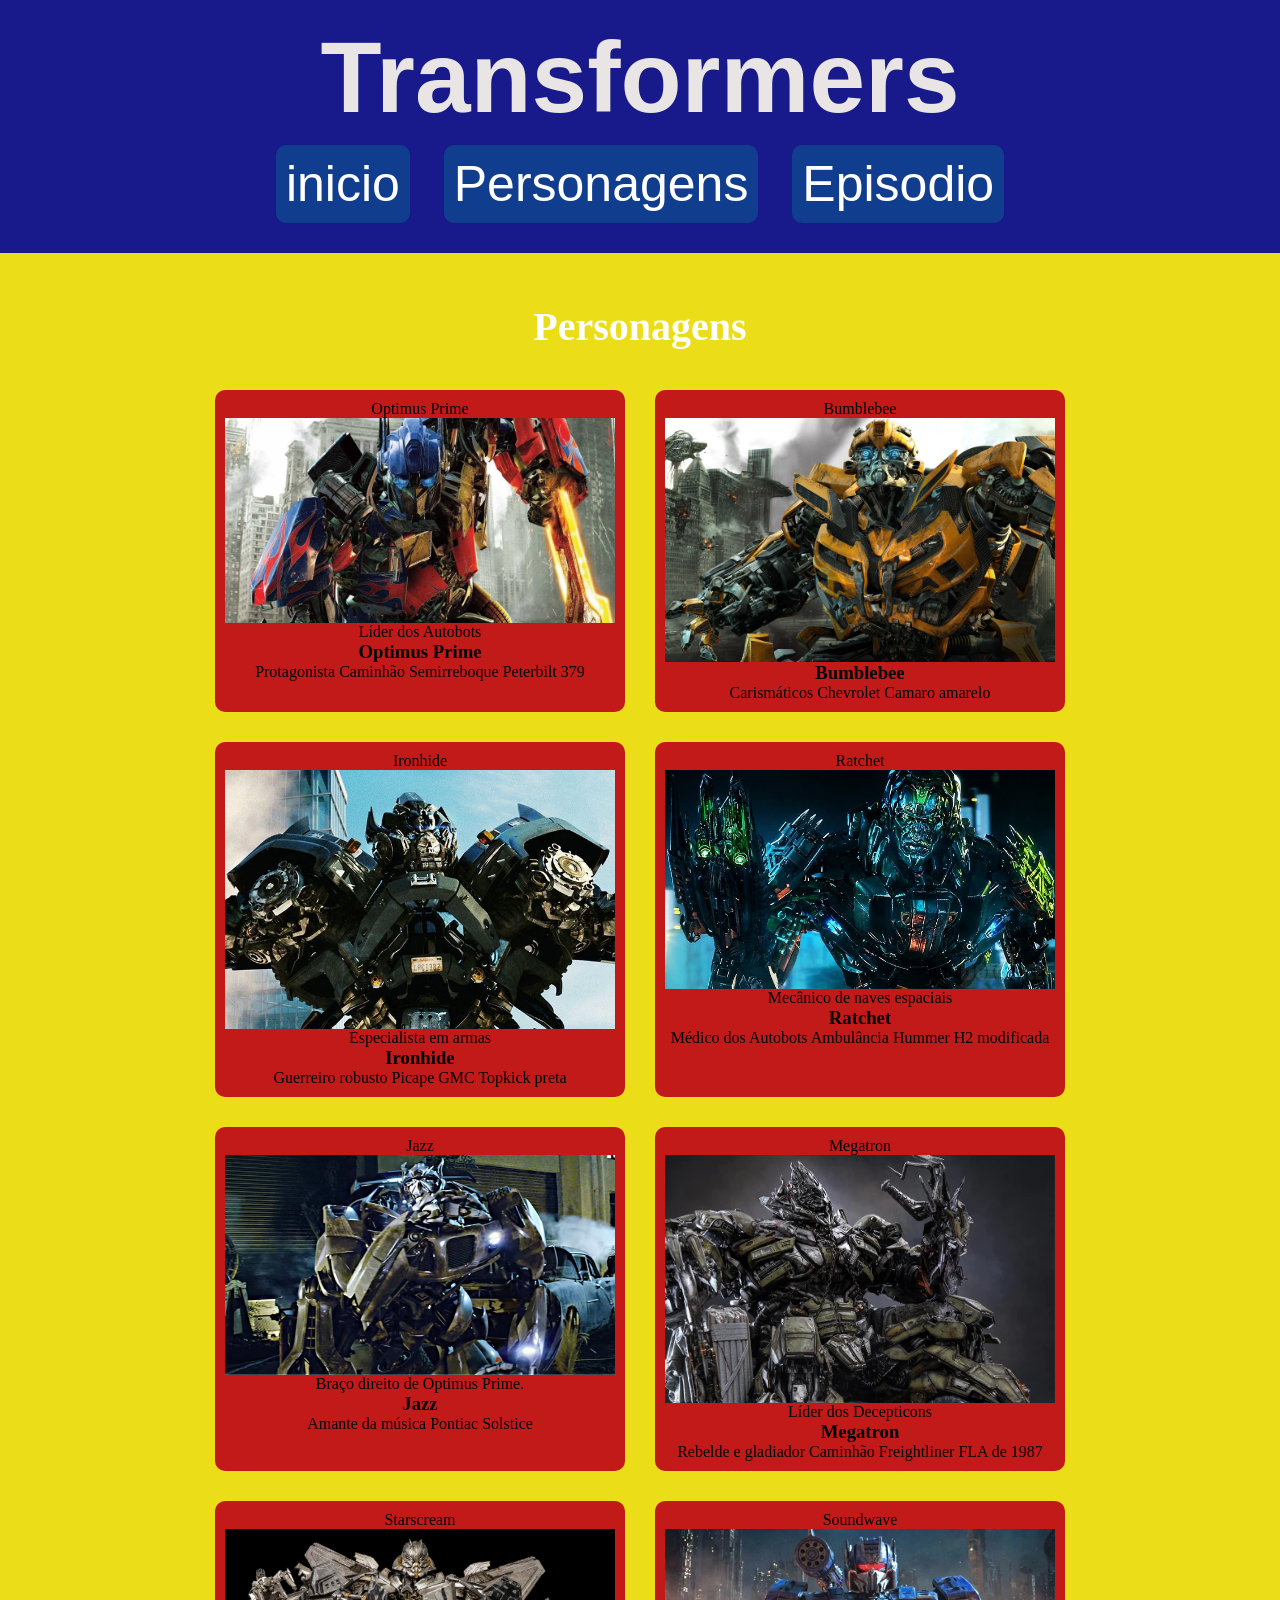
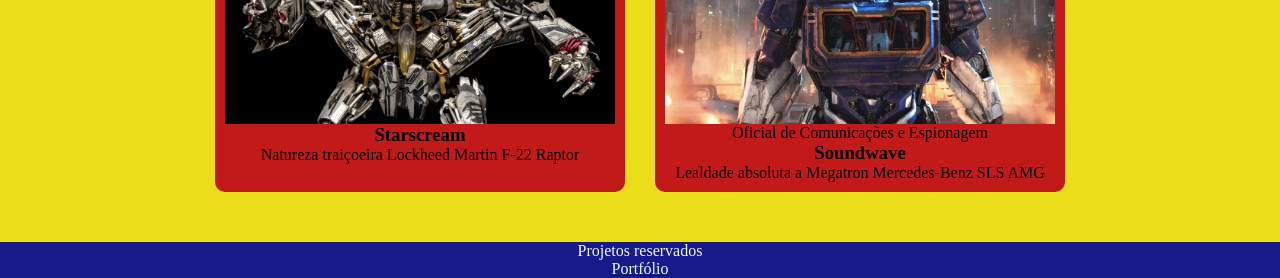
==== personagens.html @ 8fa91c70 "personagens" ====
<!DOCTYPE html>
<html lang="pt-br">
  <head>
    <meta charset="UTF-8">
    <meta name="viewport" content="width=device-width, initial-scale=1.0">
    <link rel="stylesheet" href="./style.css">
    <link rel="stylesheet" href="personagens.css">
    <link rel="shortcut icon" href="./favicon.png" type="image/x-icon">
    <title>Personagens</title>
  </head>
  <body>
    <header>
        <h1>Transformers</h1>
        <nav>
            <a href="./index.html">inicio</a>
            <a href="./Personagens.html">Personagens</a>
            <a href="./Episodio.html">Episodio</a>
    
        </nav>
    </header>
    <main>
    <section id="personagem">
        <h2>Personagens</h2>
        <div class="container-personagens">
        <div class="item">Optimus Prime
            <img src="./imgs/prime1.jpg" alt="">
            <p>Líder dos Autobots</p>
            <h3>Optimus Prime</h3>
            <div class="tag">
                <span>Protagonista</span>
                <span>Caminhão Semirreboque Peterbilt 379</span>
            </div>
        </div>
        <div class="item">Bumblebee
            <img src="./imgs/bumblebee.jpg" alt="">
            <p></p>
            <h3>Bumblebee</h3>
            <div class="tag">
                <span>Carismáticos</span>
                <span>Chevrolet Camaro amarelo</span>
            </div>
        </div>
        <div class="item">Ironhide
            <img src="./imgs/ironhide.webp" alt="">
            <p>Especialista em armas</p>
            <h3>Ironhide</h3>
            <div class="tag">
                <span>Guerreiro robusto</span>
                <span>Picape GMC Topkick preta</span>
            </div>
        </div>
        <div class="item">Ratchet
            <img src="./imgs/ratchet.jpg" alt="">
            <p>Mecânico de naves espaciais</p>
            <h3>Ratchet</h3>
            <div class="tag">
                <span>Médico dos Autobots</span>
                <span>Ambulância Hummer H2 modificada</span>
            </div>
        </div>
        <div class="item">Jazz
            <img src="./imgs/jazz.jpg" alt="">
            <p>Braço direito de Optimus Prime.</p>
            <h3>Jazz</h3>
            <div class="tag">
                <span>Amante da música</span>
                <span>Pontiac Solstice</span>
            </div>
        </div>
        <div class="item">Megatron
            <img src="./imgs/megatron.webp" alt="">
            <p>Líder dos Decepticons</p>
            <h3>Megatron</h3>
            <div class="tag">
                <span>Rebelde e gladiador</span>
                <span>Caminhão Freightliner FLA de 1987</span>
            </div>
        </div>
        <div class="item">Starscream
            <img src="./imgs/starscream.jpg" alt="">
            <p></p>
            <h3>Starscream</h3>
            <div class="tag">
                <span>Natureza traiçoeira</span>
                <span>Lockheed Martin F-22 Raptor</span>
            </div>
        </div>
        <div class="item">Soundwave
            <img src="./imgs/soundwave.webp" alt="">
            <p>Oficial de Comunicações e Espionagem</p>
            <h3>Soundwave</h3>
            <div class="tag">
                <span>Lealdade absoluta a Megatron</span>
                <span>Mercedes-Benz SLS AMG</span>
            </div>
        </div>
        </div>
        
    </section>
    </main>
    <footer>
        
     <p>Projetos reservados</p><a href=" https://lxxleyne.github.io/Portf-lio/" target="_blank"><p>Portfólio</p></a>
        
    </footer>
  </body>
</html>
---- style.css ----
@import url('https://fonts.cdnfonts.com/css/transformers-2');
/*import da fonte do paragrafo*/
/*reset básico*/
*{
    box-sizing: border-box;
    margin: 0%;
    padding: 0%;
}
body{
    text-align: center;
    background-color: rgb(33, 35, 160);
}
header{
    background-color: rgb(24, 26, 139);
    color: rgb(233, 229, 229);
    padding: 20px;
    font-family: 'Transformers', sans-serif;
    font-size: 50px;
}
/*seção de personagens*/
#personagens h2{
    font-family: 'Transformers', sans-serif;
    color: rgb(214, 215, 219);
    font-size: 30px;
    
}
nav a{
    color: rgb(255, 255, 255);
    text-decoration: none;
    display: inline-block;
    margin: 10px;
    padding: 10px;
    background-color: rgb(17, 61, 143);
    border-radius: 10px;
    
}
#personagens{
    background-image: url(./baner3.webp);
    background-size: 1370px;
    background: no-repeat 1; 
    

    /*background-size: mexe no tamanho do plano de fundo/imagem | cover = esticar a imagem | contain=  mantem o tamanho original bsckground-repeat: tira repetição ou coloca a repetição | mo-repeat: impede que a imagem se repita
    background-position: altera a posição da minha imagem | left, right, center;*/
}
nav a:hover{
    background-color: rgb(18, 20, 116);
}

.card{
    display: inline-block;
    width: 250px;
    margin: 15px;
    padding: 10px;
    background-color: rgb(15, 14, 65);
    color: aliceblue;
    border-radius: 10px;
    
}

.card img{
    width: 100%;
    height: 200px;
    object-fit: cover;
    border-radius: 5px;
    
}

.card:hover{
    transform: translateY(-10px);
    transition: 0.5s;
}
/*------outro melhores-------*/
.filmes{
    color: aliceblue;
   
}
#h2{
    font-family: 'Transformers', sans-serif;
    margin:10px;
    font-size: 35px;
}
.card-filmes{
    display: inline-block;
    margin: 15px;
    padding: 10px;
    background-color: rgb(15, 14, 65);
    border-radius: 10px;
}
.card h3{
 font-family: Georgia, 'Times New Roman', Times, serif;
 font-size: 15px;
}

.card-filmes img{
    height: 150px;
    width: 300px;
    margin-top: 15px;
    object-fit: cover;
    border-radius: 10px;
}

.card-filmes:hover{
    transform: translateY(-10px);
    transition: 0.5s;
}

footer{
    background: rgb(24, 26, 139);
    
}
 footer p{
    color: aliceblue;
 }
---- personagens.css ----
*{
    box-sizing: border-box;
    margin: 0%;
    padding: 0%;
}
/*-----header------------*/
header{
    background-color: rgb(24, 26, 139);
    color: rgb(233, 229, 229);
    padding: 20px;
    font-family: 'Transformers', sans-serif;
    font-size: 50px;
}

body{
    background-color:rgb(25, 25, 133);
}
#personagem{
    background-color: rgb(235, 221, 24);
    padding: 50px 20px;
}
#personagem h2{
    color: rgb(255, 255, 255);
    text-align: center;
    font-size: 40px;
    margin-bottom: 40px; /*Espaço externo na parte inferior*/
}
.container-personagens{ /*container e uma caixa grande onde dentro tem as caixinhas (personagens/cards/itens)*/
    display: flex; /*ativa um  do tipo flexbox*/
    flex-wrap: wrap; /*quebra a linha se não houver espaço suficiente*/
    gap: 30px; /*espaço entre os cards (itens)*/

    /*Centralizar os cards (as coisas) no eixo principal*/
    justify-content: center;

    align-items: stretch; /*dexa todos os itens *esticados* ou seja do mesmo tamanho*/
}
/*Alterar os estilos dos cards*/
.item{
    width: 410px;
    background-color: rgb(194, 25, 25);
    border-radius: 10px;
    padding: 10px;
    display: flex;
    flex-direction: column;
}
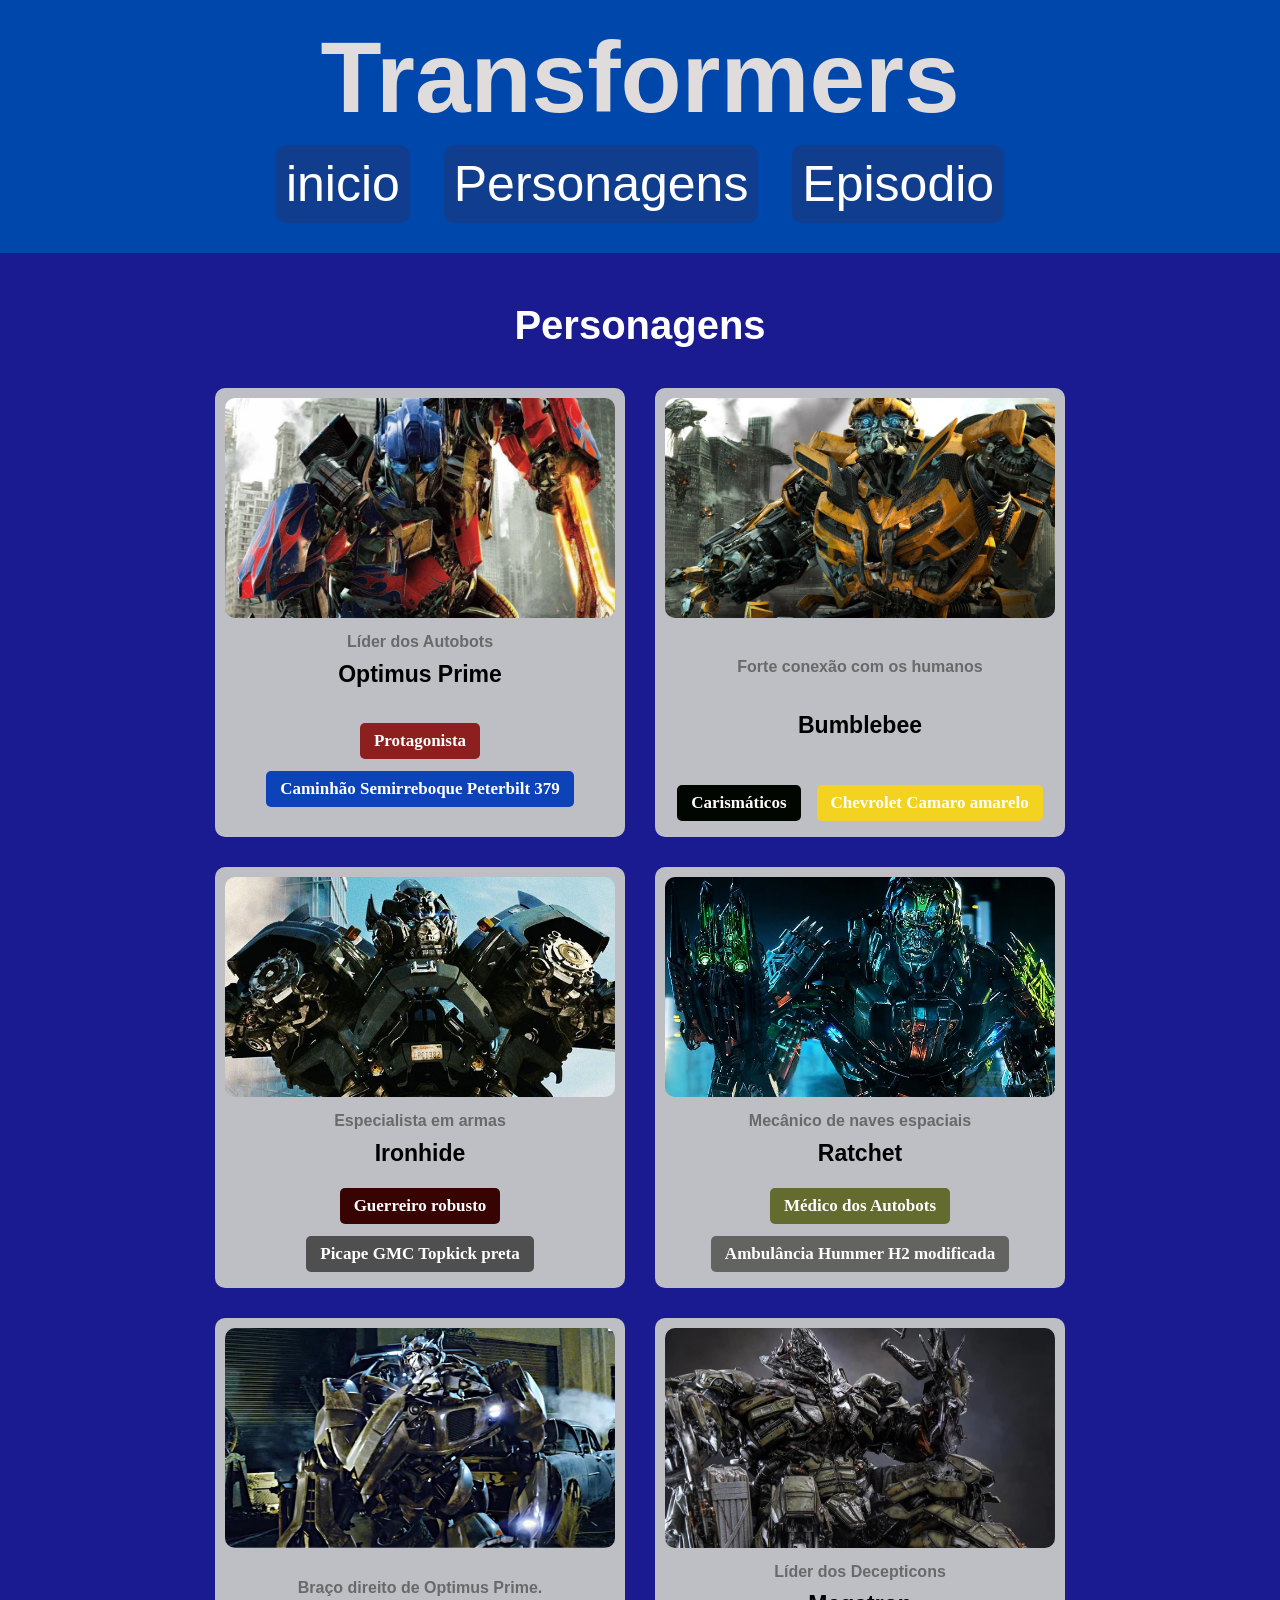
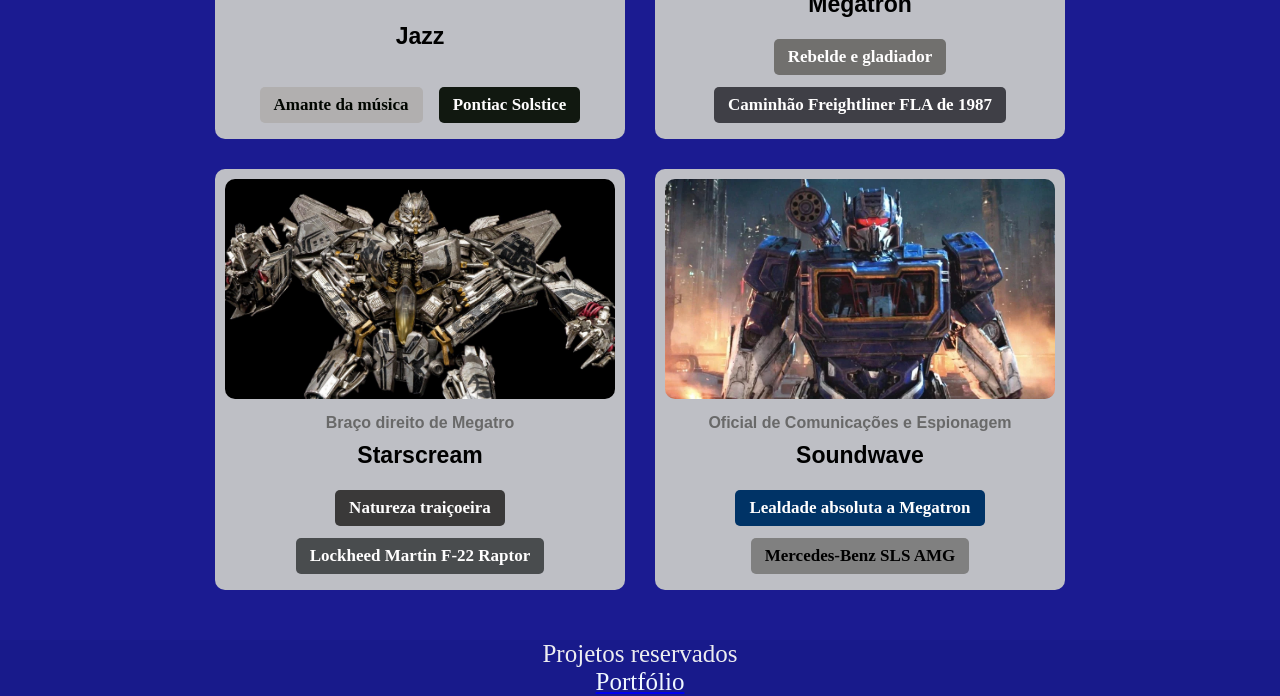
==== commit d0fb457b: "Projeto-css" ====
--- a/personagens.html
+++ b/personagens.html
@@ -22,76 +22,76 @@
     <section id="personagem">
         <h2>Personagens</h2>
         <div class="container-personagens">
-        <div class="item">Optimus Prime
+        <div class="item">
             <img src="./imgs/prime1.jpg" alt="">
             <p>Líder dos Autobots</p>
             <h3>Optimus Prime</h3>
             <div class="tag">
-                <span>Protagonista</span>
-                <span>Caminhão Semirreboque Peterbilt 379</span>
+                <span class="tag protagonista">Protagonista</span>
+                <span class="tag Semirreboque">Caminhão Semirreboque Peterbilt 379</span>
             </div>
         </div>
-        <div class="item">Bumblebee
+        <div class="item">
             <img src="./imgs/bumblebee.jpg" alt="">
-            <p></p>
+            <p>Forte conexão com os humanos</p>
             <h3>Bumblebee</h3>
-            <div class="tag">
-                <span>Carismáticos</span>
-                <span>Chevrolet Camaro amarelo</span>
+            <div class="tags">
+                <span class="tag carismatico">Carismáticos</span>
+                <span class="tag caramelo">Chevrolet Camaro amarelo</span>
             </div>
         </div>
-        <div class="item">Ironhide
+        <div class="item">
             <img src="./imgs/ironhide.webp" alt="">
             <p>Especialista em armas</p>
             <h3>Ironhide</h3>
-            <div class="tag">
-                <span>Guerreiro robusto</span>
-                <span>Picape GMC Topkick preta</span>
+            <div class="tags">
+                <span class="tag Guerreiro">Guerreiro robusto</span>
+                <span class="tag GMC">Picape GMC Topkick preta</span>
             </div>
         </div>
-        <div class="item">Ratchet
+        <div class="item">
             <img src="./imgs/ratchet.jpg" alt="">
             <p>Mecânico de naves espaciais</p>
             <h3>Ratchet</h3>
-            <div class="tag">
-                <span>Médico dos Autobots</span>
-                <span>Ambulância Hummer H2 modificada</span>
+            <div class="tags">
+                <span class="tag medico">Médico dos Autobots</span>
+                <span class="tag ambulancia">Ambulância Hummer H2 modificada</span>
             </div>
         </div>
-        <div class="item">Jazz
+        <div class="item">
             <img src="./imgs/jazz.jpg" alt="">
             <p>Braço direito de Optimus Prime.</p>
             <h3>Jazz</h3>
-            <div class="tag">
-                <span>Amante da música</span>
-                <span>Pontiac Solstice</span>
+            <div class="tags">
+                <span class="tag amante">Amante da música</span>
+                <span class="tag pontiac">Pontiac Solstice</span>
             </div>
         </div>
-        <div class="item">Megatron
+        <div class="item">
             <img src="./imgs/megatron.webp" alt="">
             <p>Líder dos Decepticons</p>
             <h3>Megatron</h3>
-            <div class="tag">
-                <span>Rebelde e gladiador</span>
-                <span>Caminhão Freightliner FLA de 1987</span>
+            <div class="tags">
+                <span class="tag rebelde">Rebelde e gladiador</span>
+                <span class="tag caminhao">Caminhão Freightliner FLA de 1987</span>
             </div>
         </div>
-        <div class="item">Starscream
+        <div class="item">
             <img src="./imgs/starscream.jpg" alt="">
-            <p></p>
+            <p>Braço direito de Megatro</p>
             <h3>Starscream</h3>
-            <div class="tag">
-                <span>Natureza traiçoeira</span>
-                <span>Lockheed Martin F-22 Raptor</span>
+            <div class="tags">
+                <span class="tag natureza">Natureza traiçoeira</span>
+                <span class="tag Lockheed">Lockheed Martin F-22 Raptor</span>
             </div>
         </div>
-        <div class="item">Soundwave
+        <div class="item">
             <img src="./imgs/soundwave.webp" alt="">
             <p>Oficial de Comunicações e Espionagem</p>
             <h3>Soundwave</h3>
-            <div class="tag">
-                <span>Lealdade absoluta a Megatron</span>
-                <span>Mercedes-Benz SLS AMG</span>
+            <div class="tags">
+                <span class="tag lealdade">Lealdade absoluta a Megatron</span>
+                <span class="tag mercedes">Mercedes-Benz SLS AMG</span>
             </div>
         </div>
         </div>
@@ -100,7 +100,7 @@
     </main>
     <footer>
         
-     <p>Projetos reservados</p><a href=" https://lxxleyne.github.io/Portf-lio/" target="_blank"><p>Portfólio</p></a>
+     Projetos reservados<a href=" https://lxxleyne.github.io/Portf-lio/" target="_blank"><p>Portfólio</p></a>
         
     </footer>
   </body>
--- a/personagens.css
+++ b/personagens.css
@@ -5,18 +5,18 @@
 }
 /*-----header------------*/
 header{
-    background-color: rgb(24, 26, 139);
-    color: rgb(233, 229, 229);
+    background-color: #0047AB ;
+    color: rgb(224, 220, 220);
     padding: 20px;
     font-family: 'Transformers', sans-serif;
     font-size: 50px;
 }
 
 body{
-    background-color:rgb(25, 25, 133);
+    background-color:#003262;
 }
 #personagem{
-    background-color: rgb(235, 221, 24);
+    background-color: rgb(27, 27, 145);
     padding: 50px 20px;
 }
 #personagem h2{
@@ -24,6 +24,7 @@
     text-align: center;
     font-size: 40px;
     margin-bottom: 40px; /*Espaço externo na parte inferior*/
+    font-family: 'Transformers', sans-serif;
 }
 .container-personagens{ /*container e uma caixa grande onde dentro tem as caixinhas (personagens/cards/itens)*/
     display: flex; /*ativa um  do tipo flexbox*/
@@ -38,9 +39,141 @@
 /*Alterar os estilos dos cards*/
 .item{
     width: 410px;
-    background-color: rgb(194, 25, 25);
+    background-color: #BEBFC5;
     border-radius: 10px;
     padding: 10px;
     display: flex;
-    flex-direction: column;
-}+    flex-direction: column; /*muda a direção dos eixos e deixa em coluna*/
+    justify-content: space-between; /*espaçamento entre*/
+    cursor: alias;
+    transition: 0.3s, box shadow 0,3s ;
+}
+
+.item:hover{
+    color: #ffffff;
+    box-shadow: 0 0 20px #7df9ff;
+    background: #b8b8b8;
+    background: radial-gradient(circle, rgba(184, 184, 184, 1) 0%, rgba(255, 255, 255, 1) 100%);
+    }
+
+.item img{
+    width: 100%;
+    height: 220px;
+    object-fit: cover;/*prenche do todo o campo*/
+    border-radius: 10px;
+    margin-bottom: 15px; /*dá um espaço entre a img e o texto em baixo*/
+}
+
+/*Alterando o estilo o esilo do paragrafo*/
+.item p{
+    color: rgb(105, 105, 105);
+    font-weight: bold ;
+    margin-bottom: 10px;
+    font-family: 'Franklin Gothic Medium', 'Arial Narrow', Arial, sans-serif;
+}
+
+.item h3{
+    font-family: 'Transformers', sans-serif;
+    font-size: 23px;
+    margin-bottom: 15px;
+
+}
+
+.tags {
+    flex-wrap: wrap;/*vai quebrar a linha*/
+    gap: 15px;
+}
+
+.tag{
+    color: rgb(255, 254, 254);
+    padding: 8px 14px;
+    border-radius: 5px;
+    font-size: 17px;
+    font-weight: bold;
+    margin: 6px;
+    display: inline-block;
+}
+.protagonista{
+    background-color:  #8d1f1f;
+}
+.Semirreboque{
+    background-color:  #0d43b8;
+}
+
+.carismatico{
+    background-color: #010600;
+}
+.caramelo{
+    background-color: #f3d320;
+}
+
+.Guerreiro{
+    background-color:rgb(56, 3, 3) ;
+}
+.GMC{
+    background-color:rgb(80, 79, 79) ;
+}
+
+.medico{
+    background-color: #636B2F ;
+}
+.ambulancia{
+    background-color:  #636362;
+}
+
+.amante{
+    background-color: #b1afaf;
+    color: #010600;
+}
+.pontiac{
+    background-color: #111810 ;
+    
+}
+
+.rebelde{
+    background-color: #71706E ;
+}
+.caminhao{
+    background-color: #3f3f46 ;
+}
+
+.natureza{
+    background-color: #3a3939
+   
+    
+
+}
+.Lockheed{
+    background-color: #494c4e  ;
+}
+
+.lealdade{
+    background-color:#003366 ;
+}
+.mercedes{
+    background-color: #808080 ;
+    color: black;
+}
+footer{
+    color: rgb(237, 237, 240);
+    font-size: 25px;
+    transition: 0.3s, box shadow 0,3s ;
+}
+footer:hover{
+    color: #ff0000;
+    box-shadow:0 0 20px rgb(25, 0, 255);
+   
+}
+
+/*---------------RESPONSIVO----SE AJUSTAR AO TAMANHO------------*/
+
+@media(max-width:600px){
+    #personagem h2{
+        font-size: 50px;
+    }
+
+    .item{
+        width:100% ;
+        max-width: 320px;
+    }
+}
